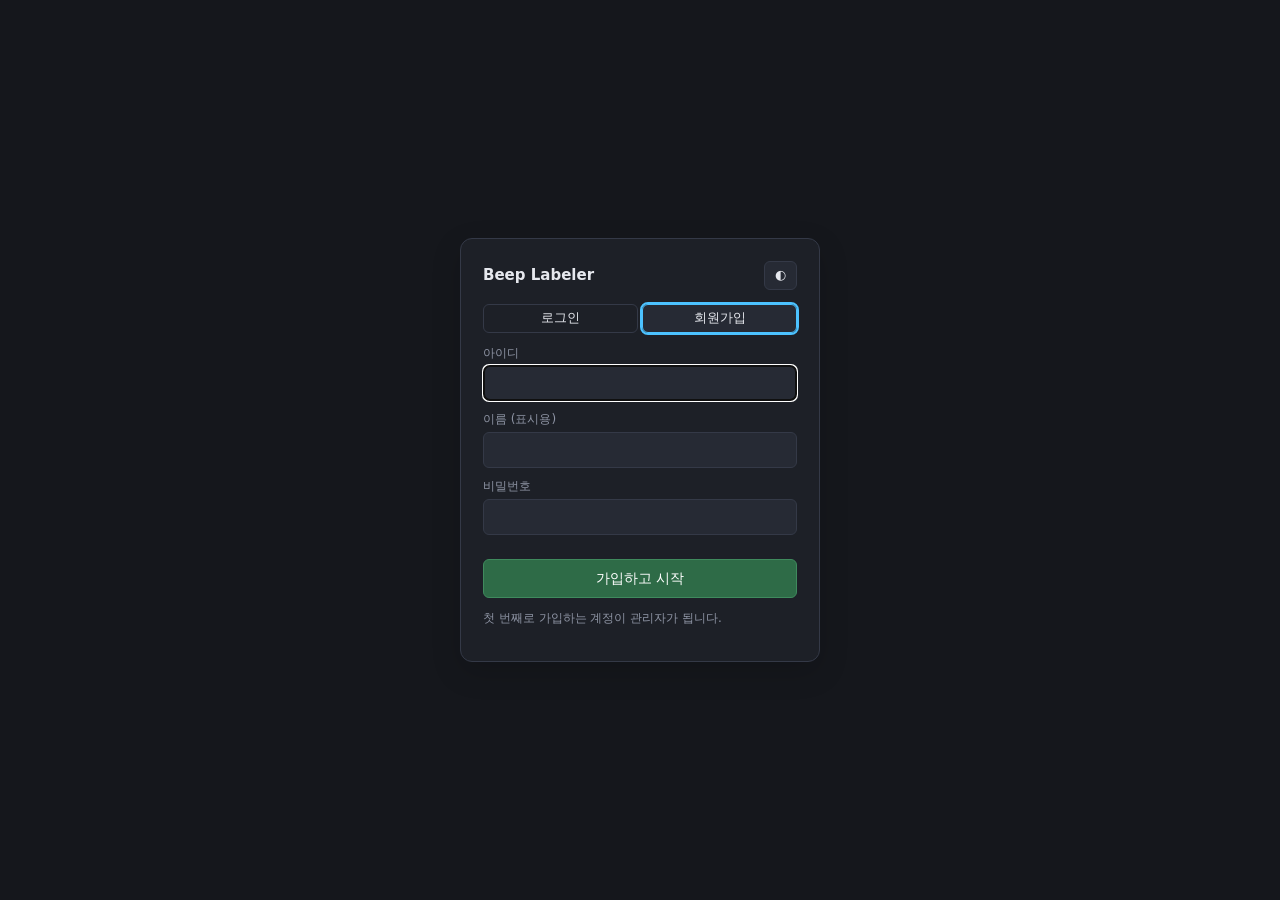
==== src/beeplabel/static/index.html @ 2a3328a9 "Beep Labeler: multi-user beep region labeling with audit log and Excel export - ID/password accounts" ====
<!doctype html>
<html lang="ko" data-theme="dark">
<head>
<meta charset="utf-8">
<meta name="viewport" content="width=device-width, initial-scale=1">
<title>Beep Labeler</title>
<link rel="stylesheet" href="style.css">
<script>try { document.documentElement.dataset.theme = localStorage.getItem("bl-theme") || "dark"; } catch (e) {}</script>
</head>
<body>

<!-- ============ login ============ -->
<div id="login-view" hidden>
  <div class="login-card">
    <div class="login-head">
      <div class="brand">Beep Labeler <span id="login-version" class="muted"></span></div>
      <button class="theme-btn" type="button" title="테마 전환">◐</button>
    </div>
    <div class="tabs">
      <button id="tab-login" class="tab active" type="button">로그인</button>
      <button id="tab-register" class="tab" type="button">회원가입</button>
    </div>
    <form id="login-form" autocomplete="on">
      <label>아이디<input id="lg-id" name="username" autocomplete="username" required></label>
      <label id="lg-name-row" hidden>이름 (표시용)<input id="lg-name" autocomplete="name"></label>
      <label>비밀번호<input id="lg-pw" name="password" type="password" autocomplete="current-password" required></label>
      <div id="lg-error" class="error"></div>
      <button id="lg-submit" class="primary wide" type="submit">로그인</button>
      <p id="lg-hint" class="muted small"></p>
    </form>
  </div>
</div>

<!-- ============ app ============ -->
<div id="app-view" hidden>
<header>
  <div class="brand">Beep Labeler <span id="version" class="muted"></span></div>
  <div id="progress" class="pill"></div>
  <div id="dataset-label" class="muted ellipsis"></div>
  <div class="spacer"></div>
  <span id="who" class="who"></span>
  <button class="theme-btn" title="테마 전환 (T)">◐</button>
  <button id="btn-settings">설정</button>
  <button id="btn-export">엑셀/CSV 내보내기</button>
  <button id="btn-help" title="단축키 (?)">?</button>
  <button id="btn-logout" class="primary">저장 후 로그아웃</button>
</header>

<div id="layout">
  <aside id="sidebar">
    <input id="filter" placeholder="파일 검색…">
    <select id="status-filter">
      <option value="">전체 파일</option>
      <option value="none">미작업</option>
      <option value="draft">작업 중</option>
      <option value="reviewed">검수 완료</option>
    </select>
    <ul id="files"></ul>
    <button id="btn-rescan" class="small-btn">폴더 다시 읽기</button>
  </aside>

  <main>
    <div id="toolbar">
      <div class="group">
        <button id="btn-play-all" title="Space">▶ 전체 듣기</button>
        <button id="btn-play-seg" title="Enter">▶ 구간만 듣기</button>
        <button id="btn-stop" title="Esc">■ 정지</button>
      </div>
      <div class="group">
        <button id="btn-zoom-in" title="=">＋</button>
        <button id="btn-zoom-out" title="-">－</button>
        <button id="btn-fit" title="F">전체 보기</button>
        <button id="btn-big" title="B">스펙트로그램 크게 보기</button>
      </div>
      <div class="group">
        <button id="btn-auto" title="A">자동 제안 적용</button>
        <button id="btn-nobeep" title="Delete">비프 없음</button>
      </div>
      <div class="group">
        <button id="btn-save" title="Ctrl+S">저장</button>
        <button id="btn-review" class="primary" title="R">검수 완료 → 다음</button>
      </div>
      <label class="muted small">파형 배율
        <select id="gain"><option>1</option><option>2</option><option>4</option><option>8</option><option>16</option></select>
      </label>
    </div>

    <div id="title-row">
      <span id="file-title">—</span>
      <span id="file-state"></span>
      <span class="spacer"></span>
      <span id="save-state" class="muted small"></span>
    </div>

    <div id="canvas-wrap"><canvas id="view"></canvas></div>

    <div id="region-bar">
      <div><span class="muted">비프 구간</span> <b id="region-text">—</b></div>
      <div id="region-detail" class="muted small"></div>
      <div class="spacer"></div>
      <div class="muted small">파형이나 스펙트로그램을 <b>드래그</b>해서 비프가 나는 부분을 표시하세요 (100 ms 단위, 파일당 1구간)</div>
    </div>
    <div id="statusbar" class="muted small"></div>
  </main>

  <aside id="inspector">
    <section>
      <h3>메모 (데이터 특징)</h3>
      <textarea id="memo" rows="4" placeholder="예: 비프 2회 반복, 배경에 음악, 창문 열림…"></textarea>
      <div class="muted small">메모는 자동 저장되며 엑셀·CSV의 memo 열에 들어갑니다.</div>
    </section>
    <section>
      <h3>자동 제안</h3>
      <div id="auto-info" class="muted">—</div>
    </section>
    <section>
      <h3>이 파일의 다른 작업자</h3>
      <div id="others" class="muted">—</div>
    </section>
    <section>
      <h3>이 파일 작업 이력</h3>
      <ol id="history" class="history"></ol>
    </section>
  </aside>
</div>
</div>

<!-- ============ dialogs ============ -->
<dialog id="dlg-settings">
  <form method="dialog">
    <h3>설정</h3>
    <label class="block">WAV 데이터 폴더 경로
      <input id="set-path" placeholder="예: D:\beep_dataset">
    </label>
    <p id="set-path-hint" class="muted small"></p>
    <label><input type="checkbox" id="set-register"> 새 회원가입 허용</label>
    <p class="muted small">계정·라벨·작업 이력 저장 위치: <code id="set-datadir"></code></p>
    <div id="set-error" class="error"></div>
    <div class="row"><button value="cancel">닫기</button><button id="set-save" class="primary" value="default">저장</button></div>
    <hr>
    <h3>비밀번호 변경</h3>
    <label class="block">현재 비밀번호<input id="pw-old" type="password" autocomplete="current-password"></label>
    <label class="block">새 비밀번호<input id="pw-new" type="password" autocomplete="new-password"></label>
    <div id="pw-msg" class="small"></div>
    <div class="row"><button id="pw-save" value="default">변경</button></div>
  </form>
</dialog>

<dialog id="dlg-export">
  <form method="dialog">
    <h3>내보내기</h3>
    <label><input type="checkbox" id="exp-reviewed"> 검수 완료된 라벨만</label>
    <p class="muted small">모든 작업자의 라벨, 작업 이력(누가 · 언제 · 무엇을 · 어떻게), 메모가 포함됩니다.</p>
    <div class="export-grid">
      <button id="exp-xlsx" class="primary" value="default">📊 엑셀 (.xlsx)</button>
      <span class="muted small">라벨 결과 · 작업 이력 · 작업자 요약 · 파일 현황 · 정보 시트</span>
      <button id="exp-labels" value="default">labels.csv</button>
      <span class="muted small">파일×작업자별 비프 구간(초 범위) + 메모</span>
      <button id="exp-frames" value="default">frames.csv</button>
      <span class="muted small">100 ms 프레임별 0/1 라벨 (학습용)</span>
      <button id="exp-audit" value="default">audit.csv</button>
      <span class="muted small">전체 작업 이력</span>
    </div>
    <div class="row"><button value="cancel">닫기</button></div>
  </form>
</dialog>

<dialog id="dlg-help">
  <form method="dialog">
    <h3>사용법 · 단축키</h3>
    <table class="keys">
      <tr><td>빈 곳 드래그</td><td>비프 구간 지정 (100 ms 칸 단위, 파일당 1구간, 새로 드래그하면 교체)</td></tr>
      <tr><td>구간 가장자리 드래그</td><td>시작/끝 조정 (100 ms 단위)</td></tr>
      <tr><td>구간 내부 드래그</td><td>구간 이동</td></tr>
      <tr><td>빈 곳 클릭</td><td>재생 커서 이동</td></tr>
      <tr><td>Space</td><td>전체 듣기 (커서부터) / 정지</td></tr>
      <tr><td>Enter</td><td>구간만 듣기</td></tr>
      <tr><td>Esc</td><td>정지</td></tr>
      <tr><td>[ ]  /  ; '</td><td>구간 시작 / 끝을 한 칸(100 ms) 앞·뒤로</td></tr>
      <tr><td>A</td><td>자동 제안 구간 적용</td></tr>
      <tr><td>Delete</td><td>구간 삭제 = 비프 없음</td></tr>
      <tr><td>휠 / Shift+휠</td><td>확대·축소 / 좌우 이동</td></tr>
      <tr><td>= - F</td><td>확대 / 축소 / 전체 보기</td></tr>
      <tr><td>B</td><td>스펙트로그램 크게 / 작게</td></tr>
      <tr><td>T</td><td>테마 (검은 배경 / 흰 배경)</td></tr>
      <tr><td>Ctrl+S</td><td>저장 (변경은 자동 저장도 됩니다)</td></tr>
      <tr><td>R</td><td>검수 완료 + 다음 파일</td></tr>
      <tr><td>N / P (↓ / ↑)</td><td>다음 / 이전 파일</td></tr>
      <tr><td>Ctrl+Z / Ctrl+Shift+Z</td><td>실행 취소 / 다시 실행</td></tr>
    </table>
    <p class="muted small">모든 변경은 로그인한 아이디로 자동 저장되고, 작업 이력에 남습니다.
      다시 로그인하면 마지막으로 작업하던 파일과 라벨이 그대로 열립니다.</p>
    <div class="row"><button value="cancel">닫기</button></div>
  </form>
</dialog>

<audio id="audio" preload="auto"></audio>
<script src="app.js"></script>
</body>
</html>
---- src/beeplabel/static/style.css ----
:root, :root[data-theme="dark"] {
  --bg: #15171c; --panel: #1d2027; --panel2: #262a34; --line: #343947;
  --text: #e6e8ee; --muted: #8e94a4; --accent: #ffb020; --accent2: #4cc2ff;
  --ok: #3ecf8e; --warn: #ff6b6b; --draft: #c49bff; --primary: #2e6b47; --primary-line: #3f8a5d;
  /* canvas */
  --c-bg: #0f1115; --c-track: #171a21; --c-wave: #6fa8dc; --c-grid: rgba(255,255,255,.08);
  --c-text: rgba(255,255,255,.65); --c-frame: #2a2e38; --c-frame-on: #c47f1c;
  --c-region: rgba(255,176,32,.22); --c-region-line: #ffc34d; --c-auto: rgba(76,194,255,.9);
  --c-cursor: rgba(255,255,255,.7); --c-play: #ffffff;
}
:root[data-theme="light"] {
  --bg: #f4f6fa; --panel: #ffffff; --panel2: #eef1f6; --line: #d5dae3;
  --text: #1c2230; --muted: #667085; --accent: #d97706; --accent2: #0b84c6;
  --ok: #15935e; --warn: #d92d20; --draft: #7a4bd1; --primary: #1f7a4d; --primary-line: #1a6a43;
  --c-bg: #ffffff; --c-track: #f3f5f9; --c-wave: #2f6db5; --c-grid: rgba(0,0,0,.08);
  --c-text: rgba(0,0,0,.6); --c-frame: #e3e7ee; --c-frame-on: #f0a53a;
  --c-region: rgba(245,158,11,.20); --c-region-line: #d97706; --c-auto: rgba(11,132,198,.9);
  --c-cursor: rgba(0,0,0,.6); --c-play: #111111;
}
* { box-sizing: border-box; }
html, body { margin: 0; height: 100%; background: var(--bg); color: var(--text);
  font: 13px/1.45 system-ui, -apple-system, "Segoe UI", "Malgun Gothic", sans-serif; }
[hidden] { display: none !important; }
button, select, input, textarea { font: inherit; color: var(--text); background: var(--panel2);
  border: 1px solid var(--line); border-radius: 6px; }
button { padding: 4px 10px; cursor: pointer; white-space: nowrap; }
button:hover { border-color: var(--muted); }
button.primary { background: var(--primary); border-color: var(--primary-line); color: #fff; }
button.active { outline: 2px solid var(--accent2); }
button:disabled { opacity: .45; cursor: default; }
input, select, textarea { padding: 4px 7px; }
code { font-size: 12px; }
.muted { color: var(--muted); }
.small { font-size: 12px; }
.spacer { flex: 1; }
.ellipsis { overflow: hidden; text-overflow: ellipsis; white-space: nowrap; max-width: 380px; }
.row { display: flex; gap: 6px; justify-content: flex-end; margin-top: 10px; }
.error { color: var(--warn); min-height: 1.2em; font-size: 12px; }
.pill { background: var(--panel2); border: 1px solid var(--line); border-radius: 999px; padding: 1px 10px; font-size: 12px; }
.who { font-weight: 600; }

/* login */
#login-view { min-height: 100%; display: grid; place-items: center; padding: 16px; }
.login-card { width: 100%; max-width: 360px; background: var(--panel); border: 1px solid var(--line);
  border-radius: 12px; padding: 22px; box-shadow: 0 10px 30px rgba(0,0,0,.15); }
.login-head { display: flex; justify-content: space-between; align-items: center; margin-bottom: 14px; }
.brand { font-weight: 700; font-size: 15px; }
.tabs { display: flex; gap: 4px; margin-bottom: 12px; }
.tab { flex: 1; background: transparent; }
.tab.active { background: var(--panel2); border-color: var(--accent2); }
#login-form label { display: block; margin-bottom: 10px; color: var(--muted); font-size: 12px; }
#login-form input { display: block; width: 100%; margin-top: 3px; padding: 7px 9px; font-size: 14px; }
.wide { width: 100%; padding: 8px; font-size: 14px; }

/* app */
#app-view { height: 100%; display: flex; flex-direction: column; }
header { min-height: 44px; display: flex; align-items: center; gap: 10px; padding: 4px 12px;
  background: var(--panel); border-bottom: 1px solid var(--line); flex-wrap: wrap; }
#layout { flex: 1; min-height: 0; display: grid; grid-template-columns: 250px minmax(0, 1fr) 300px; }
#sidebar { display: flex; flex-direction: column; gap: 6px; padding: 8px; border-right: 1px solid var(--line);
  background: var(--panel); min-height: 0; }
#files { list-style: none; margin: 0; padding: 0; overflow: auto; flex: 1; }
#files li { padding: 5px 6px; border-radius: 5px; cursor: pointer; display: grid; gap: 0 6px;
  grid-template-columns: 10px 1fr auto; align-items: center; }
#files li:hover { background: var(--panel2); }
#files li.active { background: color-mix(in srgb, var(--accent2) 22%, transparent); }
#files li .name { overflow: hidden; text-overflow: ellipsis; white-space: nowrap; }
#files li .dur, #files li .reg { color: var(--muted); font-size: 11px; }
#files li .reg { grid-column: 2 / 4; }
.dot { width: 9px; height: 9px; border-radius: 50%; border: 1px solid var(--muted); }
.dot.reviewed { background: var(--ok); border-color: var(--ok); }
.dot.draft { background: var(--draft); border-color: var(--draft); }
.small-btn { font-size: 12px; }

main { display: flex; flex-direction: column; min-width: 0; min-height: 0; overflow: auto; }
#toolbar { display: flex; gap: 10px; align-items: center; padding: 8px 10px; border-bottom: 1px solid var(--line); flex-wrap: wrap; }
#toolbar .group { display: flex; gap: 4px; }
#toolbar label { display: flex; align-items: center; gap: 4px; }
#title-row { padding: 8px 12px 4px; display: flex; gap: 12px; align-items: baseline; }
#file-title { font-weight: 600; }
#canvas-wrap { padding: 0 10px; height: 214px; flex: none; transition: height .15s; }
#canvas-wrap.big { height: 520px; }
canvas#view { width: 100%; height: 100%; display: block; cursor: crosshair; border-radius: 6px; border: 1px solid var(--line); }
#region-bar { display: flex; gap: 14px; align-items: baseline; padding: 8px 12px; flex-wrap: wrap; }
#region-text { font-size: 16px; color: var(--accent); }
#statusbar { padding: 4px 12px 10px; font-variant-numeric: tabular-nums; }

#inspector { border-left: 1px solid var(--line); background: var(--panel); overflow: auto; padding: 4px 12px 12px; }
#inspector h3 { font-size: 12px; letter-spacing: .03em; color: var(--muted); margin: 14px 0 6px; }
#memo { width: 100%; resize: vertical; }
.history { margin: 0; padding-left: 18px; font-size: 12px; }
.history li { margin-bottom: 6px; }
.history .t { color: var(--muted); font-size: 11px; display: block; }
.others-row { display: flex; justify-content: space-between; gap: 6px; font-size: 12px; padding: 2px 0; }

dialog { background: var(--panel); color: var(--text); border: 1px solid var(--line); border-radius: 10px; width: min(560px, 94vw); }
dialog::backdrop { background: rgba(0,0,0,.45); }
dialog hr { border: 0; border-top: 1px solid var(--line); margin: 16px 0; }
label.block { display: block; margin: 6px 0; color: var(--muted); font-size: 12px; }
label.block input { display: block; width: 100%; margin-top: 3px; }
.export-grid { display: grid; grid-template-columns: 150px 1fr; gap: 8px 12px; align-items: center; margin: 12px 0; }
table.keys td { padding: 3px 12px 3px 0; vertical-align: top; }
table.keys td:first-child { color: var(--accent2); white-space: nowrap; }

@media (max-width: 1100px) {
  #app-view { height: auto; }
  #layout { grid-template-columns: 1fr; }
  #sidebar { max-height: 200px; border-right: 0; border-bottom: 1px solid var(--line); }
  #inspector { border-left: 0; border-top: 1px solid var(--line); }
}
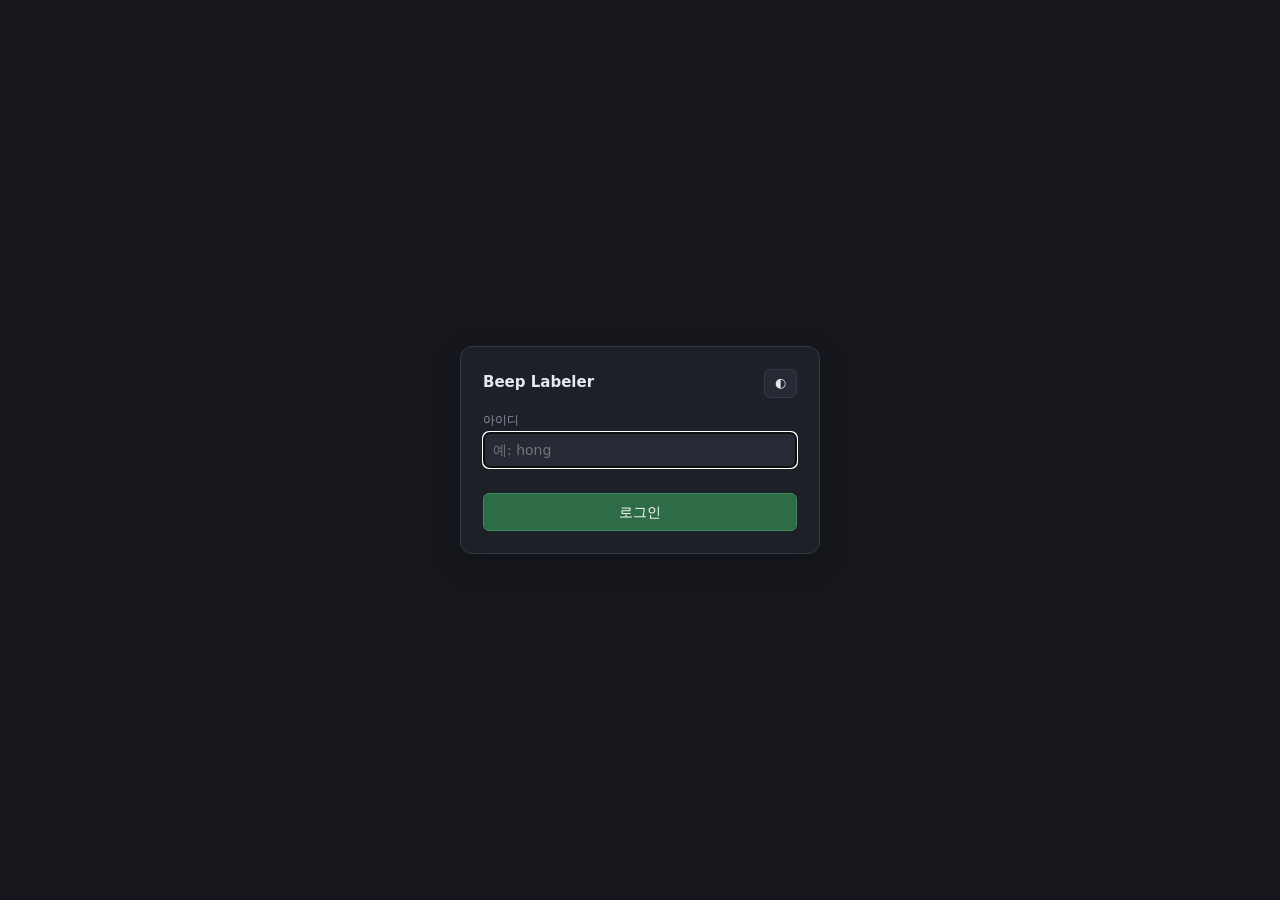
==== commit acf36833: "ID-only login and free beep regions of at most 100 ms - Login by id only (shared team use); unknown " ====
--- a/src/beeplabel/static/index.html
+++ b/src/beeplabel/static/index.html
@@ -16,18 +16,20 @@
       <div class="brand">Beep Labeler <span id="login-version" class="muted"></span></div>
       <button class="theme-btn" type="button" title="테마 전환">◐</button>
     </div>
-    <div class="tabs">
-      <button id="tab-login" class="tab active" type="button">로그인</button>
-      <button id="tab-register" class="tab" type="button">회원가입</button>
-    </div>
     <form id="login-form" autocomplete="on">
-      <label>아이디<input id="lg-id" name="username" autocomplete="username" required></label>
-      <label id="lg-name-row" hidden>이름 (표시용)<input id="lg-name" autocomplete="name"></label>
-      <label>비밀번호<input id="lg-pw" name="password" type="password" autocomplete="current-password" required></label>
+      <label>아이디<input id="lg-id" name="username" autocomplete="username" required placeholder="예: hong"></label>
+      <div id="lg-new" hidden>
+        <p class="small">처음 보는 아이디입니다. <b id="lg-new-id"></b> 로 새로 시작할까요?
+          <span class="muted">(오타라면 아이디를 다시 입력하세요)</span></p>
+        <label>이름 (표시용, 선택)<input id="lg-name" autocomplete="name"></label>
+      </div>
       <div id="lg-error" class="error"></div>
       <button id="lg-submit" class="primary wide" type="submit">로그인</button>
-      <p id="lg-hint" class="muted small"></p>
     </form>
+    <div id="lg-users-wrap" hidden>
+      <div class="muted small" style="margin-top:14px">기존 아이디 (클릭하면 바로 로그인)</div>
+      <div id="lg-users" class="chips"></div>
+    </div>
   </div>
 </div>
 
@@ -98,7 +100,7 @@
       <div><span class="muted">비프 구간</span> <b id="region-text">—</b></div>
       <div id="region-detail" class="muted small"></div>
       <div class="spacer"></div>
-      <div class="muted small">파형이나 스펙트로그램을 <b>드래그</b>해서 비프가 나는 부분을 표시하세요 (100 ms 단위, 파일당 1구간)</div>
+      <div class="muted small"><b>드래그</b>: 0~100 ms 구간 · <b>클릭</b>: 클릭 지점 ±50 ms (100 ms) · 파일당 1구간</div>
     </div>
     <div id="statusbar" class="muted small"></div>
   </main>
@@ -132,17 +134,11 @@
     <label class="block">WAV 데이터 폴더 경로
       <input id="set-path" placeholder="예: D:\beep_dataset">
     </label>
-    <p id="set-path-hint" class="muted small"></p>
-    <label><input type="checkbox" id="set-register"> 새 회원가입 허용</label>
-    <p class="muted small">계정·라벨·작업 이력 저장 위치: <code id="set-datadir"></code></p>
+    <p class="muted small">WAV 파일이 들어 있는 폴더의 전체 경로를 입력하세요 (하위 폴더까지 검색).
+      저장하면 다음 실행에도 그대로 사용되고, 모든 작업자에게 같이 적용됩니다.</p>
+    <p class="muted small">아이디·라벨·작업 이력 저장 위치: <code id="set-datadir"></code></p>
     <div id="set-error" class="error"></div>
     <div class="row"><button value="cancel">닫기</button><button id="set-save" class="primary" value="default">저장</button></div>
-    <hr>
-    <h3>비밀번호 변경</h3>
-    <label class="block">현재 비밀번호<input id="pw-old" type="password" autocomplete="current-password"></label>
-    <label class="block">새 비밀번호<input id="pw-new" type="password" autocomplete="new-password"></label>
-    <div id="pw-msg" class="small"></div>
-    <div class="row"><button id="pw-save" value="default">변경</button></div>
   </form>
 </dialog>
 
@@ -169,14 +165,15 @@
   <form method="dialog">
     <h3>사용법 · 단축키</h3>
     <table class="keys">
-      <tr><td>빈 곳 드래그</td><td>비프 구간 지정 (100 ms 칸 단위, 파일당 1구간, 새로 드래그하면 교체)</td></tr>
-      <tr><td>구간 가장자리 드래그</td><td>시작/끝 조정 (100 ms 단위)</td></tr>
+      <tr><td>드래그</td><td>비프 구간 지정 (길이 0~100 ms, 1 ms 단위, 파일당 1구간, 새로 드래그하면 교체)</td></tr>
+      <tr><td>클릭</td><td>클릭 위치 중심으로 양옆 50 ms씩, 100 ms 구간 선택</td></tr>
+      <tr><td>구간 가장자리 드래그</td><td>시작/끝 조정 (최대 길이 100 ms 유지)</td></tr>
       <tr><td>구간 내부 드래그</td><td>구간 이동</td></tr>
-      <tr><td>빈 곳 클릭</td><td>재생 커서 이동</td></tr>
+      <tr><td>아래 시간축 클릭</td><td>재생 커서 이동</td></tr>
       <tr><td>Space</td><td>전체 듣기 (커서부터) / 정지</td></tr>
       <tr><td>Enter</td><td>구간만 듣기</td></tr>
       <tr><td>Esc</td><td>정지</td></tr>
-      <tr><td>[ ]  /  ; '</td><td>구간 시작 / 끝을 한 칸(100 ms) 앞·뒤로</td></tr>
+      <tr><td>[ ]  /  ; '</td><td>구간 시작 / 끝을 1 ms 앞·뒤로 (Shift: 10 ms)</td></tr>
       <tr><td>A</td><td>자동 제안 구간 적용</td></tr>
       <tr><td>Delete</td><td>구간 삭제 = 비프 없음</td></tr>
       <tr><td>휠 / Shift+휠</td><td>확대·축소 / 좌우 이동</td></tr>
--- a/src/beeplabel/static/style.css
+++ b/src/beeplabel/static/style.css
@@ -45,9 +45,8 @@
   border-radius: 12px; padding: 22px; box-shadow: 0 10px 30px rgba(0,0,0,.15); }
 .login-head { display: flex; justify-content: space-between; align-items: center; margin-bottom: 14px; }
 .brand { font-weight: 700; font-size: 15px; }
-.tabs { display: flex; gap: 4px; margin-bottom: 12px; }
-.tab { flex: 1; background: transparent; }
-.tab.active { background: var(--panel2); border-color: var(--accent2); }
+.chips { display: flex; flex-wrap: wrap; gap: 6px; margin-top: 6px; }
+.chips button { border-radius: 999px; font-size: 12px; padding: 3px 10px; }
 #login-form label { display: block; margin-bottom: 10px; color: var(--muted); font-size: 12px; }
 #login-form input { display: block; width: 100%; margin-top: 3px; padding: 7px 9px; font-size: 14px; }
 .wide { width: 100%; padding: 8px; font-size: 14px; }
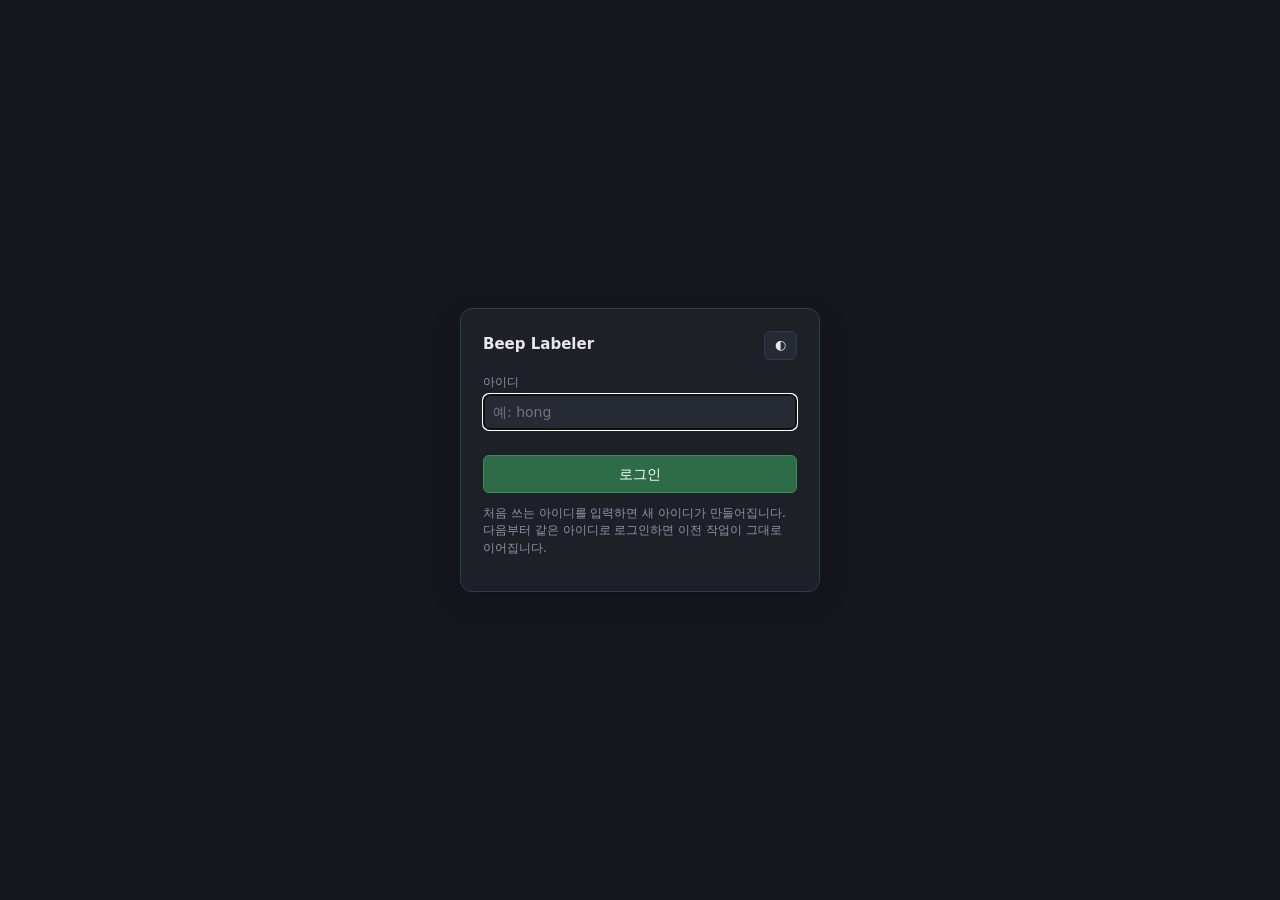
==== commit 6f6b8a69: "Per-id WAV folder and per-id records only - Each id stores its own WAV folder (local path or NAS suc" ====
--- a/src/beeplabel/static/index.html
+++ b/src/beeplabel/static/index.html
@@ -26,10 +26,8 @@
       <div id="lg-error" class="error"></div>
       <button id="lg-submit" class="primary wide" type="submit">로그인</button>
     </form>
-    <div id="lg-users-wrap" hidden>
-      <div class="muted small" style="margin-top:14px">기존 아이디 (클릭하면 바로 로그인)</div>
-      <div id="lg-users" class="chips"></div>
-    </div>
+    <p class="muted small" style="margin-top:12px">처음 쓰는 아이디를 입력하면 새 아이디가 만들어집니다.
+      다음부터 같은 아이디로 로그인하면 이전 작업이 그대로 이어집니다.</p>
   </div>
 </div>
 
@@ -116,11 +114,16 @@
       <div id="auto-info" class="muted">—</div>
     </section>
     <section>
-      <h3>이 파일의 다른 작업자</h3>
-      <div id="others" class="muted">—</div>
-    </section>
-    <section>
-      <h3>이 파일 작업 이력</h3>
+      <h3>이 파일에서 내가 한 작업
+        <button id="btn-hist-edit" class="small-btn hist-btn" type="button" title="내 이력 중 잘못 남은 것을 골라 지웁니다">이력 정리</button>
+      </h3>
+      <div id="hist-tools" class="hist-tools" hidden>
+        <span class="muted small">지울 이력을 체크하세요 (라벨은 그대로 두고 이력만 지웁니다)</span>
+        <div class="row">
+          <button id="btn-hist-cancel" type="button">취소</button>
+          <button id="btn-hist-delete" class="danger" type="button" disabled>선택 삭제</button>
+        </div>
+      </div>
       <ol id="history" class="history"></ol>
     </section>
   </aside>
@@ -135,7 +138,8 @@
       <input id="set-path" placeholder="예: D:\beep_dataset">
     </label>
     <p class="muted small">WAV 파일이 들어 있는 폴더의 전체 경로를 입력하세요 (하위 폴더까지 검색).
-      저장하면 다음 실행에도 그대로 사용되고, 모든 작업자에게 같이 적용됩니다.</p>
+      내 PC 폴더(예: <code>D:\beep_dataset</code>)나 NAS 경로(예: <code>\\NAS\beep</code>, <code>Z:\beep</code>) 모두 됩니다.
+      <b>이 아이디에만</b> 저장되고, 다음에 로그인하면 이 폴더가 자동으로 열립니다.</p>
     <p class="muted small">아이디·라벨·작업 이력 저장 위치: <code id="set-datadir"></code></p>
     <div id="set-error" class="error"></div>
     <div class="row"><button value="cancel">닫기</button><button id="set-save" class="primary" value="default">저장</button></div>
@@ -146,7 +150,8 @@
   <form method="dialog">
     <h3>내보내기</h3>
     <label><input type="checkbox" id="exp-reviewed"> 검수 완료된 라벨만</label>
-    <p class="muted small">모든 작업자의 라벨, 작업 이력(누가 · 언제 · 무엇을 · 어떻게), 메모가 포함됩니다.</p>
+    <p class="muted small">로그인한 아이디의 라벨, 작업 이력(언제 · 무엇을 · 어떻게), 메모가 들어갑니다.
+      팀원들과 비교하려면 각자 받은 엑셀을 아래 "엑셀 합치기"로 합치세요.</p>
     <div class="export-grid">
       <button id="exp-xlsx" class="primary" value="default">📊 엑셀 (.xlsx)</button>
       <span class="muted small">라벨 결과 · 작업 이력 · 작업자 요약 · 파일 현황 · 정보 시트</span>
@@ -157,6 +162,16 @@
       <button id="exp-audit" value="default">audit.csv</button>
       <span class="muted small">전체 작업 이력</span>
     </div>
+    <hr>
+    <h3>여러 PC의 엑셀 합치기</h3>
+    <p class="muted small">각자 PC에서 내보낸 엑셀(.xlsx)을 모두 선택하면, 모든 작업자의 구간·메모·작업 이력과
+      작업자 간 일치 여부가 한 엑셀로 합쳐집니다. 같은 파일·같은 아이디가 여러 번 있으면 가장 최근에 수정된 것을 씁니다.
+      파일은 이 PC 안에서만 처리되고 다른 곳으로 보내지지 않습니다.</p>
+    <input type="file" id="merge-files" accept=".xlsx" multiple>
+    <div class="row" style="justify-content:flex-start">
+      <button id="merge-run" class="primary" value="default" disabled>📎 합친 엑셀 받기</button>
+    </div>
+    <pre id="merge-result" class="small"></pre>
     <div class="row"><button value="cancel">닫기</button></div>
   </form>
 </dialog>
@@ -191,7 +206,7 @@
   </form>
 </dialog>
 
-<audio id="audio" preload="auto"></audio>
+
 <script src="app.js"></script>
 </body>
 </html>
--- a/src/beeplabel/static/style.css
+++ b/src/beeplabel/static/style.css
@@ -107,3 +107,12 @@
   #sidebar { max-height: 200px; border-right: 0; border-bottom: 1px solid var(--line); }
   #inspector { border-left: 0; border-top: 1px solid var(--line); }
 }
+
+/* history clean-up */
+.hist-btn { float: right; font-size: 11px; padding: 1px 8px; letter-spacing: 0; text-transform: none; }
+.hist-tools { background: var(--panel2); border: 1px solid var(--line); border-radius: 6px; padding: 6px 8px; margin-bottom: 8px; }
+.history li.mine-sel { list-style: none; margin-left: -18px; display: flex; gap: 6px; align-items: flex-start; }
+.history li.mine-sel input { margin-top: 3px; }
+.history li.locked { opacity: .55; }
+button.danger { background: #a3302a; border-color: #c2413a; color: #fff; }
+#merge-result { white-space: pre-wrap; max-height: 200px; overflow: auto; }
